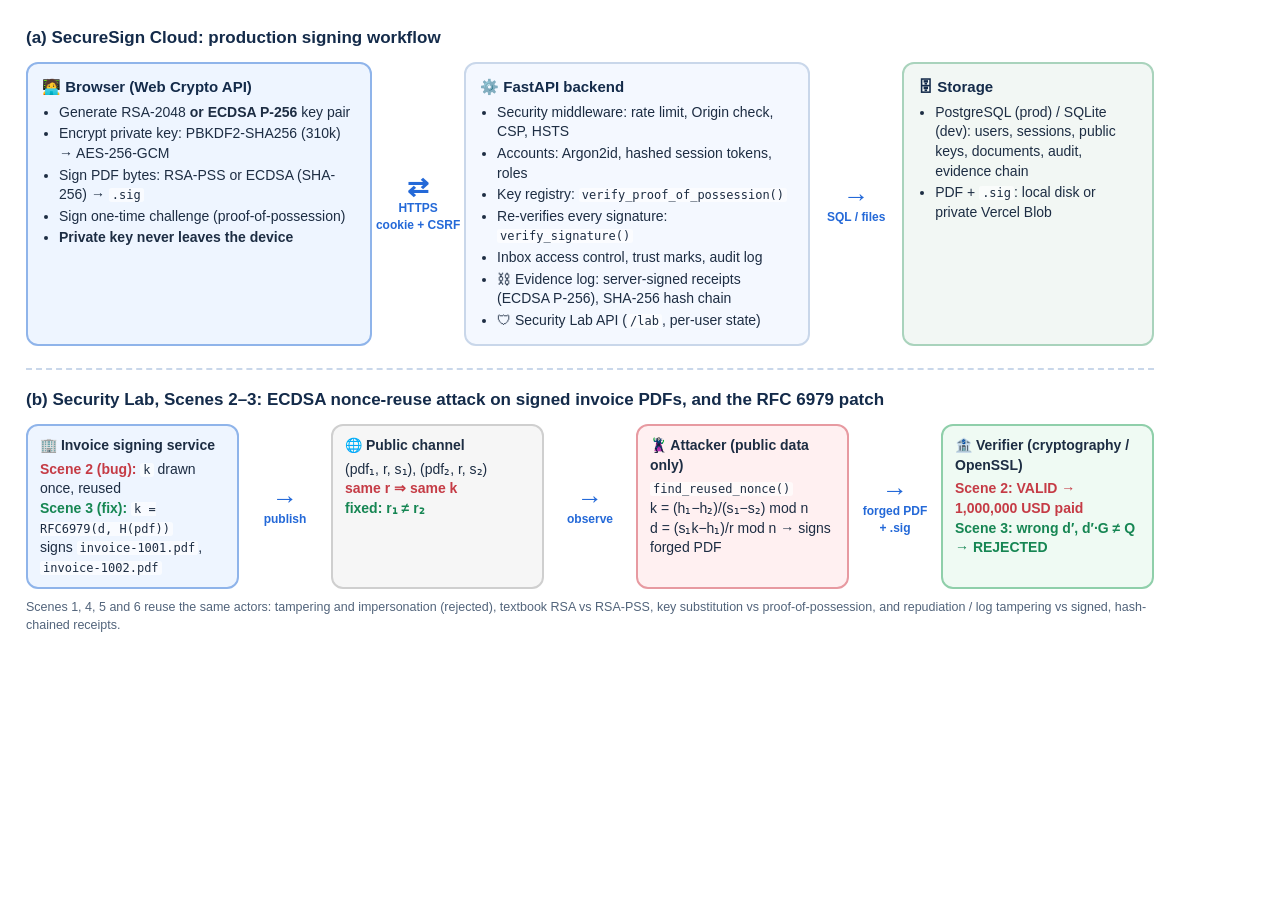
==== tools/architecture.html @ da35861d "Final project: SecureSign Cloud PDF signing platform with Security Lab - Replace the old demo with S" ====
<!DOCTYPE html>
<html><head><meta charset="utf-8"><style>
body{margin:0;background:#fff;font:14px/1.4 -apple-system,"Segoe UI",Arial,sans-serif;color:#1d2d43}
#d{width:1180px;padding:22px 26px;box-sizing:border-box}
h2{font-size:17px;margin:4px 0 12px;color:#142b4a}
.row{display:flex;align-items:stretch;gap:0}
.box{border:2px solid #c9d7ea;border-radius:12px;padding:12px 14px;background:#f8fbff;flex:1}
.box h3{margin:0 0 6px;font-size:15px;color:#142b4a}
.box ul{margin:0;padding-left:17px}.box li{margin:2px 0}
.arrow{display:flex;flex-direction:column;justify-content:center;align-items:center;width:92px;color:#2469d8;font-weight:700;font-size:12px;text-align:center}
.arrow b{font-size:26px;line-height:1}
.browser{background:#eef5ff;border-color:#8fb4ea}.server{background:#f4f8ff}.data{background:#f2f7f4;border-color:#a9d3bc}
.lab{margin-top:22px;border-top:2px dashed #c9d7ea;padding-top:14px}
.actor{border-radius:12px;padding:10px 12px;flex:1;border:2px solid}
.a1{background:#eef5ff;border-color:#8fb4ea}.a2{background:#f6f6f6;border-color:#cfcfcf}.a3{background:#fff0f1;border-color:#e79aa1}.a4{background:#effaf3;border-color:#8fcfaa}
.actor h3{margin:0 0 4px;font-size:14px}
.bug{color:#c53b45;font-weight:700}.fix{color:#168653;font-weight:700}
code{font:12px Menlo,Consolas,monospace;background:#ffffffaa;padding:0 3px;border-radius:3px}
.legend{margin-top:10px;font-size:12.5px;color:#52647b}
</style></head><body><div id="d">
<h2>(a) SecureSign Cloud: production signing workflow</h2>
<div class="row">
  <div class="box browser"><h3>🧑‍💻 Browser (Web Crypto API)</h3><ul>
    <li>Generate RSA-2048 <b>or ECDSA P-256</b> key pair</li>
    <li>Encrypt private key: PBKDF2-SHA256 (310k) → AES-256-GCM</li>
    <li>Sign PDF bytes: RSA-PSS or ECDSA (SHA-256) → <code>.sig</code></li>
    <li>Sign one-time challenge (proof-of-possession)</li>
    <li><b>Private key never leaves the device</b></li></ul></div>
  <div class="arrow"><b>⇄</b>HTTPS<br>cookie + CSRF</div>
  <div class="box server"><h3>⚙️ FastAPI backend</h3><ul>
    <li>Security middleware: rate limit, Origin check, CSP, HSTS</li>
    <li>Accounts: Argon2id, hashed session tokens, roles</li>
    <li>Key registry: <code>verify_proof_of_possession()</code></li>
    <li>Re-verifies every signature: <code>verify_signature()</code></li>
    <li>Inbox access control, trust marks, audit log</li>
    <li>⛓ Evidence log: server-signed receipts (ECDSA P-256), SHA-256 hash chain</li>
    <li>🛡 Security Lab API (<code>/lab</code>, per-user state)</li></ul></div>
  <div class="arrow"><b>→</b>SQL / files</div>
  <div class="box data" style="flex:.7"><h3>🗄 Storage</h3><ul>
    <li>PostgreSQL (prod) / SQLite (dev): users, sessions, public keys, documents, audit, evidence chain</li>
    <li>PDF + <code>.sig</code>: local disk or private Vercel Blob</li></ul></div>
</div>
<div class="lab">
<h2>(b) Security Lab, Scenes 2–3: ECDSA nonce-reuse attack on signed invoice PDFs, and the RFC 6979 patch</h2>
<div class="row">
  <div class="actor a1"><h3>🏢 Invoice signing service</h3>
    <span class="bug">Scene 2 (bug):</span> <code>k</code> drawn once, reused<br>
    <span class="fix">Scene 3 (fix):</span> <code>k = RFC6979(d, H(pdf))</code><br>
    signs <code>invoice-1001.pdf</code>, <code>invoice-1002.pdf</code></div>
  <div class="arrow"><b>→</b>publish</div>
  <div class="actor a2"><h3>🌐 Public channel</h3>
    (pdf₁, r, s₁), (pdf₂, r, s₂)<br>
    <span class="bug">same r ⇒ same k</span><br><span class="fix">fixed: r₁ ≠ r₂</span></div>
  <div class="arrow"><b>→</b>observe</div>
  <div class="actor a3"><h3>🦹 Attacker (public data only)</h3>
    <code>find_reused_nonce()</code><br>
    k = (h₁−h₂)/(s₁−s₂) mod n<br>
    d = (s₁k−h₁)/r mod n → signs forged PDF</div>
  <div class="arrow"><b>→</b>forged PDF<br>+ .sig</div>
  <div class="actor a4"><h3>🏦 Verifier (cryptography / OpenSSL)</h3>
    <span class="bug">Scene 2: VALID → 1,000,000 USD paid</span><br>
    <span class="fix">Scene 3: wrong d′, d′·G ≠ Q → REJECTED</span></div>
</div>
<div class="legend">Scenes 1, 4, 5 and 6 reuse the same actors: tampering and impersonation (rejected), textbook RSA vs RSA-PSS, key substitution vs proof-of-possession, and repudiation / log tampering vs signed, hash-chained receipts.</div>
</div>
</div></body></html>
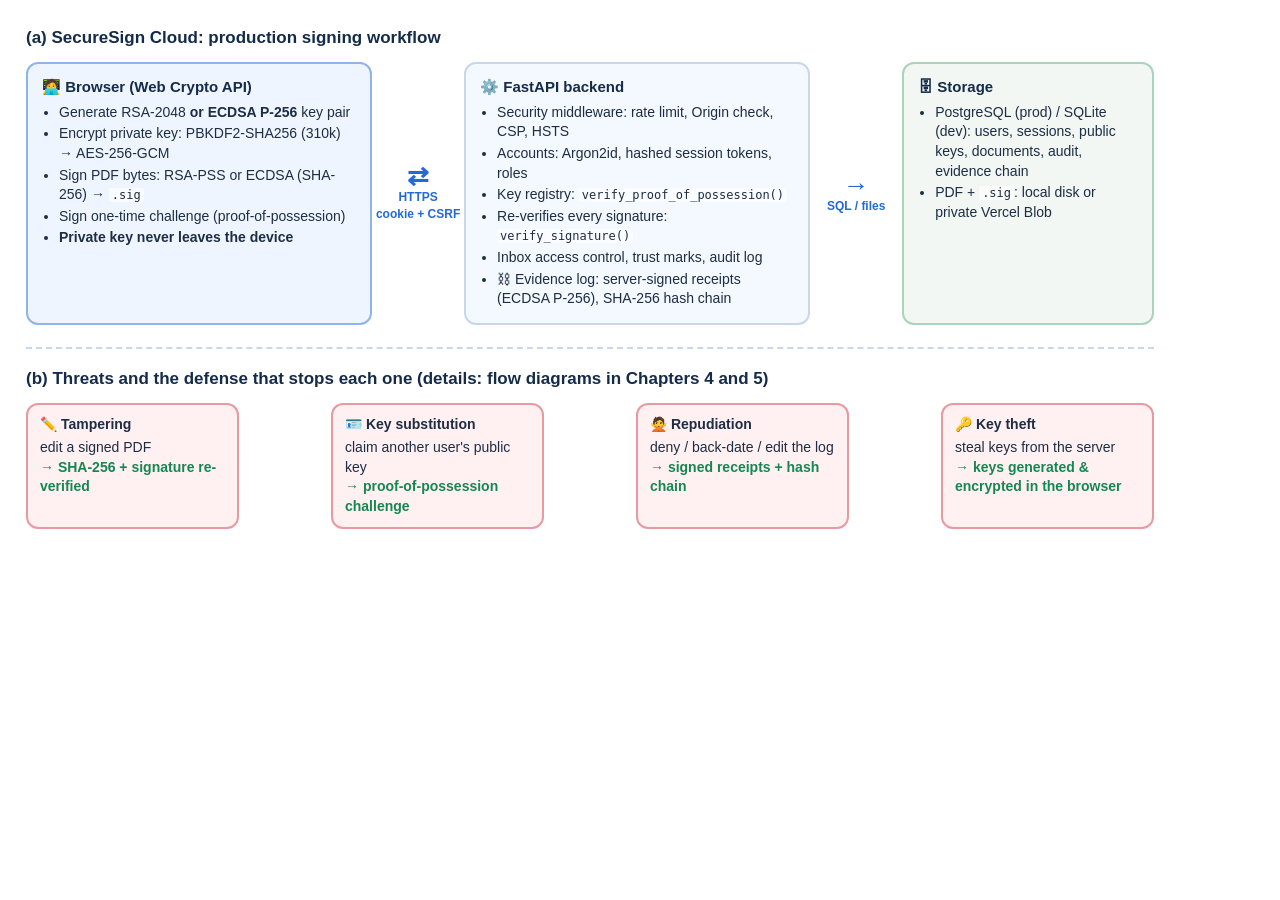
==== commit 7a4027e0: "Remove the Security Lab; report uses flow diagrams; audit fixes - Remove the Security Lab (/lab), ba" ====
--- a/tools/architecture.html
+++ b/tools/architecture.html
@@ -33,34 +33,22 @@
     <li>Key registry: <code>verify_proof_of_possession()</code></li>
     <li>Re-verifies every signature: <code>verify_signature()</code></li>
     <li>Inbox access control, trust marks, audit log</li>
-    <li>⛓ Evidence log: server-signed receipts (ECDSA P-256), SHA-256 hash chain</li>
-    <li>🛡 Security Lab API (<code>/lab</code>, per-user state)</li></ul></div>
+    <li>⛓ Evidence log: server-signed receipts (ECDSA P-256), SHA-256 hash chain</li></ul></div>
   <div class="arrow"><b>→</b>SQL / files</div>
   <div class="box data" style="flex:.7"><h3>🗄 Storage</h3><ul>
     <li>PostgreSQL (prod) / SQLite (dev): users, sessions, public keys, documents, audit, evidence chain</li>
     <li>PDF + <code>.sig</code>: local disk or private Vercel Blob</li></ul></div>
 </div>
 <div class="lab">
-<h2>(b) Security Lab, Scenes 2–3: ECDSA nonce-reuse attack on signed invoice PDFs, and the RFC 6979 patch</h2>
+<h2>(b) Threats and the defense that stops each one (details: flow diagrams in Chapters 4 and 5)</h2>
 <div class="row">
-  <div class="actor a1"><h3>🏢 Invoice signing service</h3>
-    <span class="bug">Scene 2 (bug):</span> <code>k</code> drawn once, reused<br>
-    <span class="fix">Scene 3 (fix):</span> <code>k = RFC6979(d, H(pdf))</code><br>
-    signs <code>invoice-1001.pdf</code>, <code>invoice-1002.pdf</code></div>
-  <div class="arrow"><b>→</b>publish</div>
-  <div class="actor a2"><h3>🌐 Public channel</h3>
-    (pdf₁, r, s₁), (pdf₂, r, s₂)<br>
-    <span class="bug">same r ⇒ same k</span><br><span class="fix">fixed: r₁ ≠ r₂</span></div>
-  <div class="arrow"><b>→</b>observe</div>
-  <div class="actor a3"><h3>🦹 Attacker (public data only)</h3>
-    <code>find_reused_nonce()</code><br>
-    k = (h₁−h₂)/(s₁−s₂) mod n<br>
-    d = (s₁k−h₁)/r mod n → signs forged PDF</div>
-  <div class="arrow"><b>→</b>forged PDF<br>+ .sig</div>
-  <div class="actor a4"><h3>🏦 Verifier (cryptography / OpenSSL)</h3>
-    <span class="bug">Scene 2: VALID → 1,000,000 USD paid</span><br>
-    <span class="fix">Scene 3: wrong d′, d′·G ≠ Q → REJECTED</span></div>
+  <div class="actor a3"><h3>✏️ Tampering</h3>edit a signed PDF<br><span class="fix">→ SHA-256 + signature re-verified</span></div>
+  <div class="arrow"></div>
+  <div class="actor a3"><h3>🪪 Key substitution</h3>claim another user's public key<br><span class="fix">→ proof-of-possession challenge</span></div>
+  <div class="arrow"></div>
+  <div class="actor a3"><h3>🙅 Repudiation</h3>deny / back-date / edit the log<br><span class="fix">→ signed receipts + hash chain</span></div>
+  <div class="arrow"></div>
+  <div class="actor a3"><h3>🔑 Key theft</h3>steal keys from the server<br><span class="fix">→ keys generated &amp; encrypted in the browser</span></div>
 </div>
-<div class="legend">Scenes 1, 4, 5 and 6 reuse the same actors: tampering and impersonation (rejected), textbook RSA vs RSA-PSS, key substitution vs proof-of-possession, and repudiation / log tampering vs signed, hash-chained receipts.</div>
 </div>
-</div></body></html>
+</div></div></body></html>
